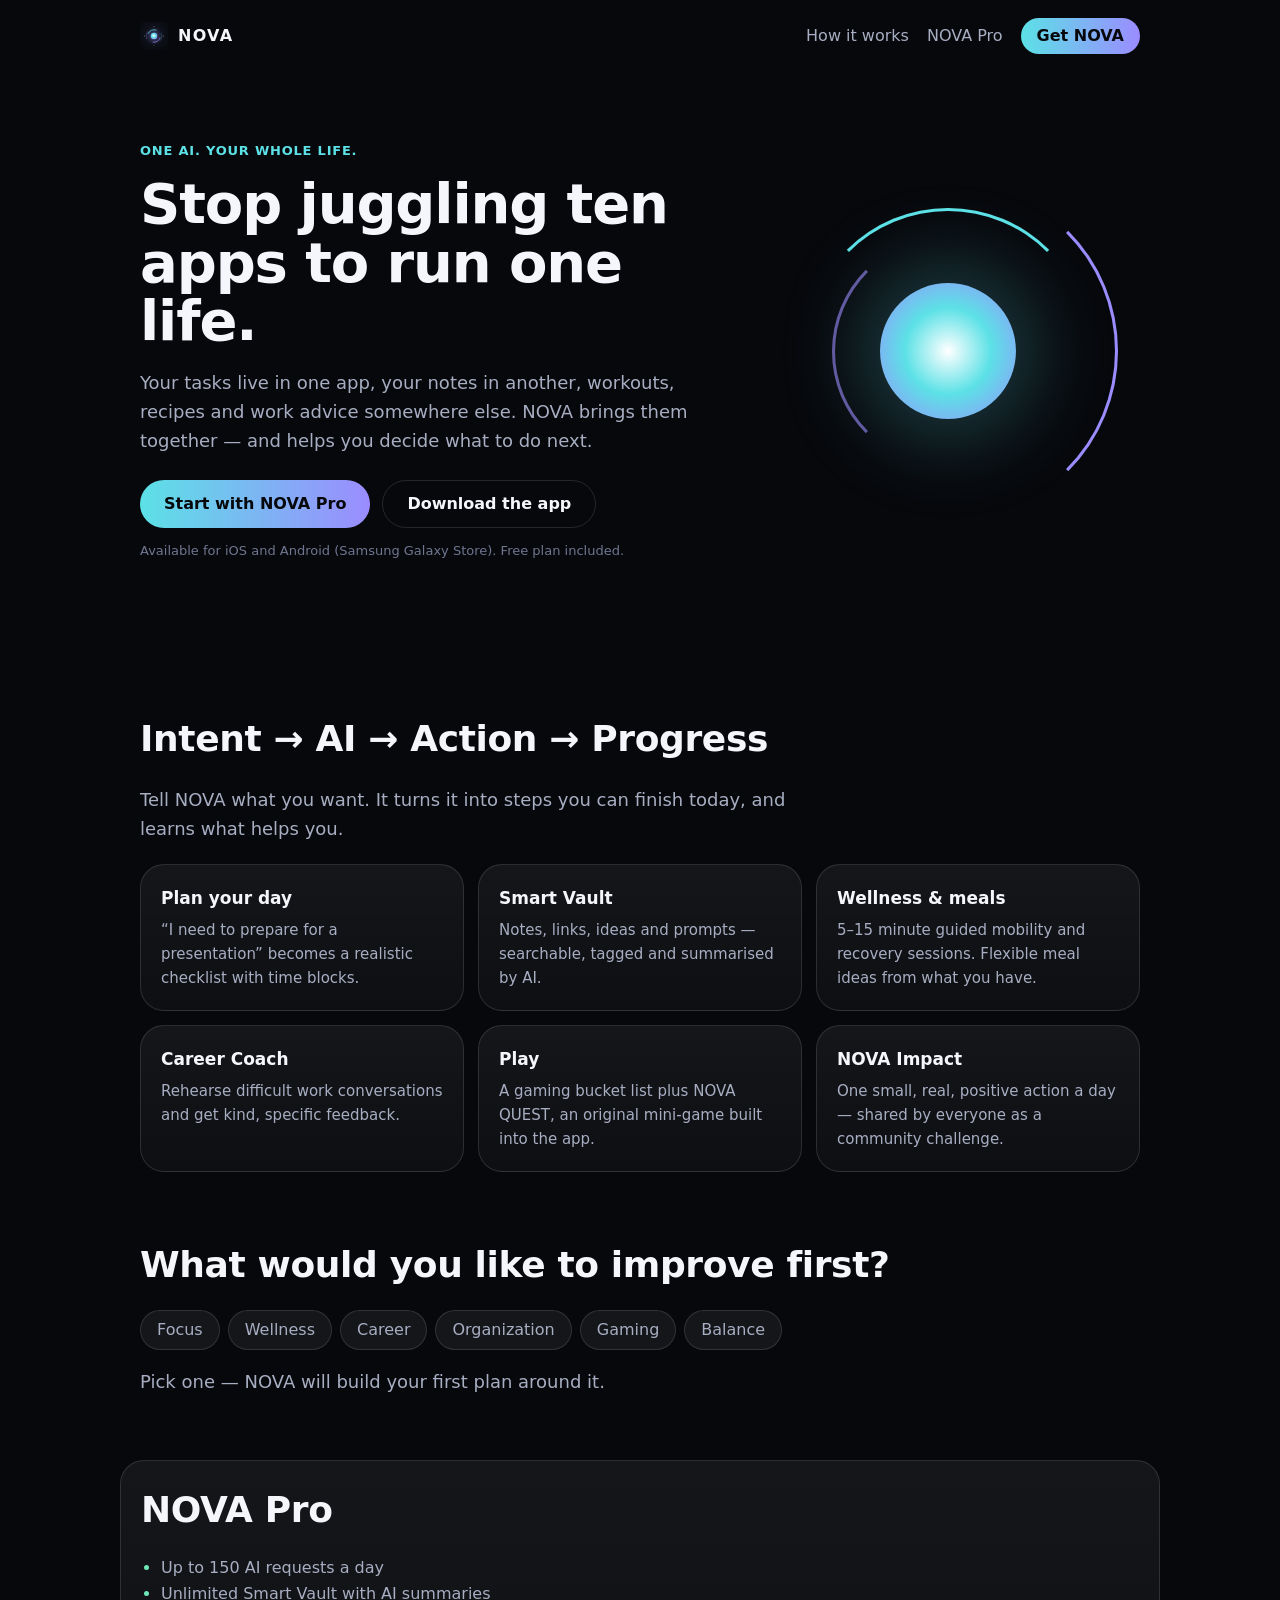
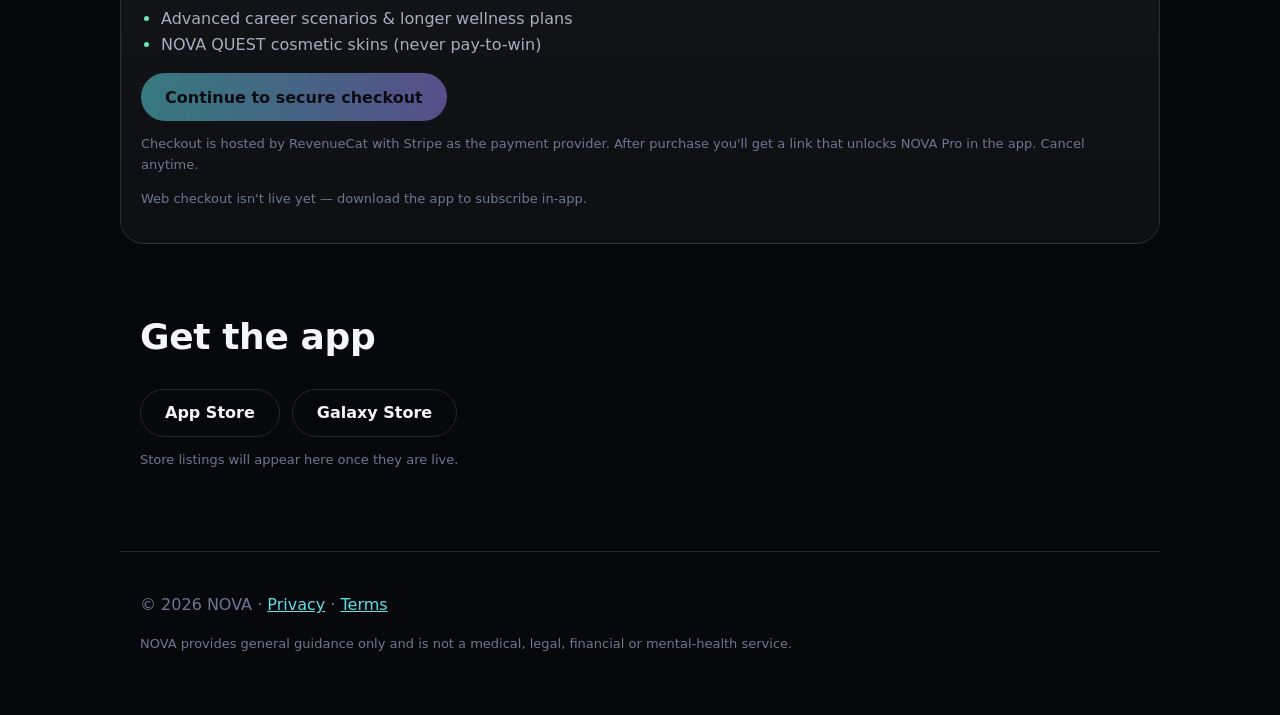
==== index.html @ 5a553d41 "NOVA website: landing, privacy policy, terms Co-Authored-By: Claude Opus 5.5 <noreply@anthropic.com>" ====
<!doctype html>
<html lang="en">
<head>
<meta charset="utf-8">
<meta name="viewport" content="width=device-width, initial-scale=1">
<title>NOVA — One AI. Your whole life.</title>
<meta name="description" content="NOVA is an AI life companion that helps you decide what matters, organise it, act on it and make progress — focus, wellness, work and play in one calm app.">
<meta name="theme-color" content="#07080C">
<link rel="icon" href="icon.svg" type="image/svg+xml">
<link rel="stylesheet" href="styles.css">
</head>
<body>
<header class="wrap nav">
  <a class="brand" href="./"><img src="icon.svg" alt="" width="28" height="28"> NOVA</a>
  <nav><a href="#how">How it works</a><a href="#pro">NOVA Pro</a><a class="btn small" data-cta href="#pro">Get NOVA</a></nav>
</header>

<main>
  <section class="wrap hero">
    <div>
      <p class="eyebrow">One AI. Your whole life.</p>
      <h1>Stop juggling ten apps to run one life.</h1>
      <p class="lead">Your tasks live in one app, your notes in another, workouts, recipes and work advice somewhere else. NOVA brings them together — and helps you decide what to do next.</p>
      <div class="actions">
        <a class="btn" data-cta href="#pro">Start with NOVA Pro</a>
        <a class="btn ghost" href="#download">Download the app</a>
      </div>
      <p class="fine">Available for iOS and Android (Samsung Galaxy Store). Free plan included.</p>
    </div>
    <div class="core" aria-hidden="true"><span></span><i></i><i></i><i></i></div>
  </section>

  <section class="wrap" id="how">
    <h2>Intent → AI → Action → Progress</h2>
    <p class="lead">Tell NOVA what you want. It turns it into steps you can finish today, and learns what helps you.</p>
    <div class="grid">
      <article><h3>Plan your day</h3><p>“I need to prepare for a presentation” becomes a realistic checklist with time blocks.</p></article>
      <article><h3>Smart Vault</h3><p>Notes, links, ideas and prompts — searchable, tagged and summarised by AI.</p></article>
      <article><h3>Wellness &amp; meals</h3><p>5–15 minute guided mobility and recovery sessions. Flexible meal ideas from what you have.</p></article>
      <article><h3>Career Coach</h3><p>Rehearse difficult work conversations and get kind, specific feedback.</p></article>
      <article><h3>Play</h3><p>A gaming bucket list plus NOVA QUEST, an original mini-game built into the app.</p></article>
      <article><h3>NOVA Impact</h3><p>One small, real, positive action a day — shared by everyone as a community challenge.</p></article>
    </div>
  </section>

  <section class="wrap" id="for">
    <h2>What would you like to improve first?</h2>
    <div class="chips" role="list">
      <button role="listitem" data-focus="focus">Focus</button>
      <button role="listitem" data-focus="wellness">Wellness</button>
      <button role="listitem" data-focus="career">Career</button>
      <button role="listitem" data-focus="organization">Organization</button>
      <button role="listitem" data-focus="gaming">Gaming</button>
      <button role="listitem" data-focus="balance">Balance</button>
    </div>
    <p class="lead" id="focus-copy">Pick one — NOVA will build your first plan around it.</p>
  </section>

  <section class="wrap pro" id="pro">
    <h2>NOVA Pro</h2>
    <ul class="ticks">
      <li>Up to 150 AI requests a day</li>
      <li>Unlimited Smart Vault with AI summaries</li>
      <li>Advanced career scenarios &amp; longer wellness plans</li>
      <li>NOVA QUEST cosmetic skins (never pay-to-win)</li>
    </ul>
    <a class="btn" data-cta href="#">Continue to secure checkout</a>
    <p class="fine">Checkout is hosted by RevenueCat with Stripe as the payment provider. After purchase you'll get a link that unlocks NOVA Pro in the app. Cancel anytime.</p>
    <p class="fine" id="cta-missing" hidden>Web checkout isn't live yet — download the app to subscribe in-app.</p>
  </section>

  <section class="wrap" id="download">
    <h2>Get the app</h2>
    <div class="actions">
      <a class="btn ghost" id="appstore" href="#" rel="noopener">App Store</a>
      <a class="btn ghost" id="galaxy" href="#" rel="noopener">Galaxy Store</a>
    </div>
    <p class="fine" id="stores-missing" hidden>Store listings will appear here once they are live.</p>
  </section>
</main>

<footer class="wrap foot">
  <p>© 2026 NOVA · <a href="privacy.html">Privacy</a> · <a href="terms.html">Terms</a></p>
  <p class="fine">NOVA provides general guidance only and is not a medical, legal, financial or mental-health service.</p>
</footer>

<script src="config.js"></script>
<script src="app.js"></script>
</body>
</html>
---- styles.css ----
:root{--bg:#07080C;--raised:#0D0F16;--glass:rgba(255,255,255,.06);--stroke:rgba(255,255,255,.12);--text:#F4F6FB;--muted:#A7AEC2;--dim:#6F7690;--cyan:#5CE1E6;--violet:#9B8CFF;--mint:#6EE7B7;--amber:#FBBF6B}
*{box-sizing:border-box}html{scroll-behavior:smooth}
body{margin:0;background:var(--bg);color:var(--text);font:16px/1.6 system-ui,-apple-system,"Segoe UI",Roboto,sans-serif}
a{color:var(--cyan)}
.wrap{max-width:1040px;margin:0 auto;padding:0 20px}
.nav{display:flex;align-items:center;justify-content:space-between;height:72px}
.nav nav{display:flex;gap:18px;align-items:center}.nav nav a{color:var(--muted);text-decoration:none}
.brand{display:flex;gap:10px;align-items:center;font-weight:700;letter-spacing:.08em;color:var(--text);text-decoration:none}
.hero{display:grid;grid-template-columns:1.2fr .8fr;gap:40px;align-items:center;padding:56px 20px 72px}
.eyebrow{color:var(--cyan);font-weight:600;letter-spacing:.06em;text-transform:uppercase;font-size:13px}
h1{font-size:clamp(34px,6vw,56px);line-height:1.05;letter-spacing:-.02em;margin:.2em 0}
h2{font-size:clamp(26px,4vw,36px);letter-spacing:-.01em;margin:64px 0 8px}
.lead{color:var(--muted);font-size:18px;max-width:60ch}
.fine{color:var(--dim);font-size:13px}
.actions{display:flex;gap:12px;flex-wrap:wrap;margin:24px 0 8px}
.btn{display:inline-flex;align-items:center;justify-content:center;min-height:48px;padding:0 24px;border-radius:999px;background:linear-gradient(90deg,var(--cyan),var(--violet));color:var(--bg);font-weight:700;text-decoration:none}
.btn.ghost{background:transparent;color:var(--text);border:1px solid var(--stroke)}
.btn.small{min-height:36px;padding:0 16px;color:var(--bg)!important}
.btn[aria-disabled=true]{opacity:.5}
.grid{display:grid;grid-template-columns:repeat(3,1fr);gap:14px;margin-top:20px}
.grid article,.pro{background:linear-gradient(var(--glass),rgba(255,255,255,.03));border:1px solid var(--stroke);border-radius:24px;padding:20px}
.grid h3{margin:0 0 6px;font-size:17px}.grid p{margin:0;color:var(--muted);font-size:15px}
.chips{display:flex;flex-wrap:wrap;gap:8px;margin:16px 0}
.chips button{min-height:40px;padding:0 16px;border-radius:999px;border:1px solid var(--stroke);background:var(--glass);color:var(--muted);font:inherit;cursor:pointer}
.chips button[aria-pressed=true]{border-color:var(--cyan);color:var(--cyan)}
.pro{margin-top:64px}.pro h2{margin-top:0}
.ticks{padding-left:20px;color:var(--muted)}.ticks li::marker{color:var(--mint)}
.foot{border-top:1px solid var(--stroke);margin-top:80px;padding:24px 20px 48px;color:var(--dim)}
.core{position:relative;aspect-ratio:1;max-width:340px;width:100%;justify-self:center}
.core span{position:absolute;inset:30%;border-radius:50%;background:radial-gradient(circle,#fff,var(--cyan) 45%,var(--violet));box-shadow:0 0 80px 20px rgba(92,225,230,.25);animation:breathe 3.6s ease-in-out infinite alternate}
.core i{position:absolute;inset:8%;border-radius:50%;border:3px solid transparent;border-top-color:var(--cyan);animation:spin 14s linear infinite}
.core i:nth-of-type(2){inset:0;border-top-color:transparent;border-right-color:var(--violet);animation-duration:18s}
.core i:nth-of-type(3){inset:16%;border-top-color:transparent;border-left-color:rgba(155,140,255,.6);animation-duration:22s;animation-direction:reverse}
@keyframes breathe{from{transform:scale(.92)}to{transform:scale(1.04)}}
@keyframes spin{to{transform:rotate(360deg)}}
@media (prefers-reduced-motion:reduce){.core span,.core i{animation:none}}
@media (max-width:760px){.hero{grid-template-columns:1fr;padding-top:24px}.grid{grid-template-columns:1fr}.nav nav a:not(.btn){display:none}.core{max-width:220px;order:-1}}
.doc{max-width:760px;padding-bottom:40px}.doc h1{font-size:36px}.doc h2{font-size:22px;margin-top:32px}.doc p,.doc li{color:var(--muted)}
.draft{border:1px solid rgba(251,191,107,.4);background:rgba(251,191,107,.08);color:var(--amber);border-radius:12px;padding:12px 16px}
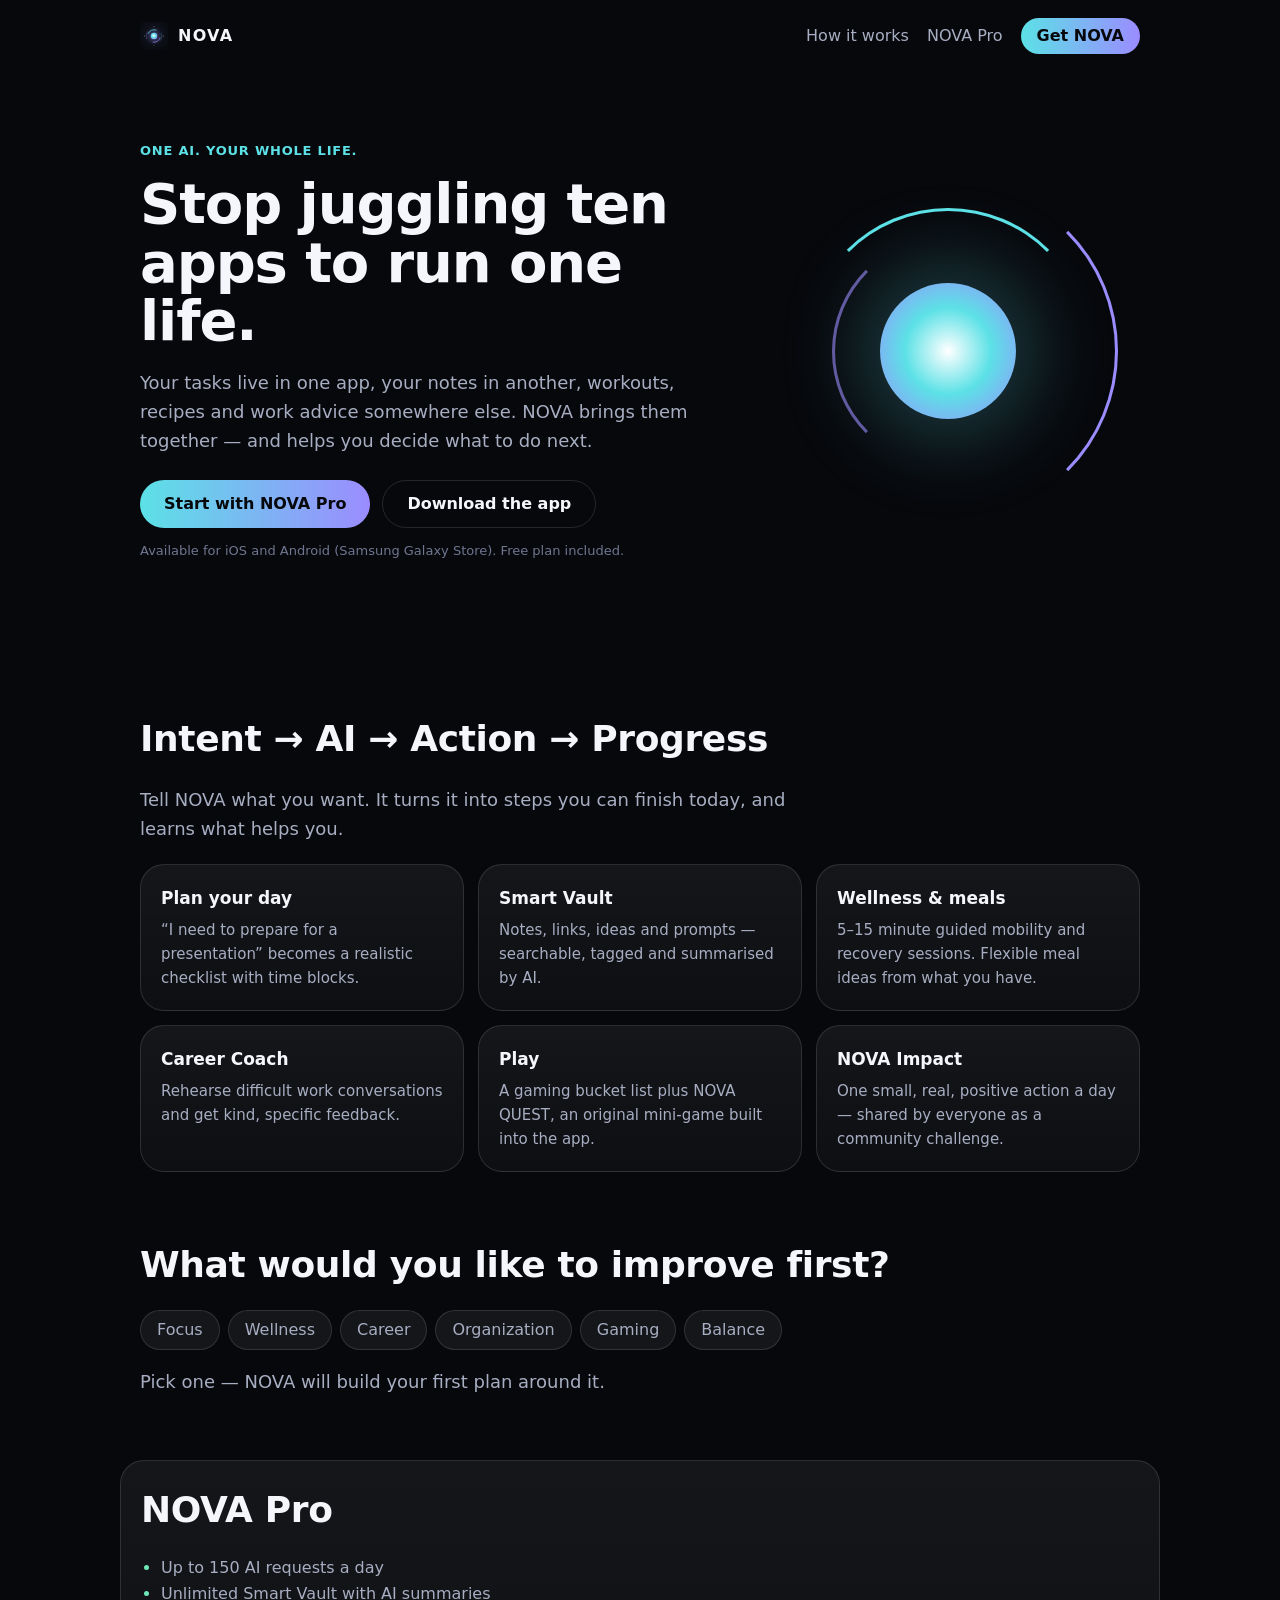
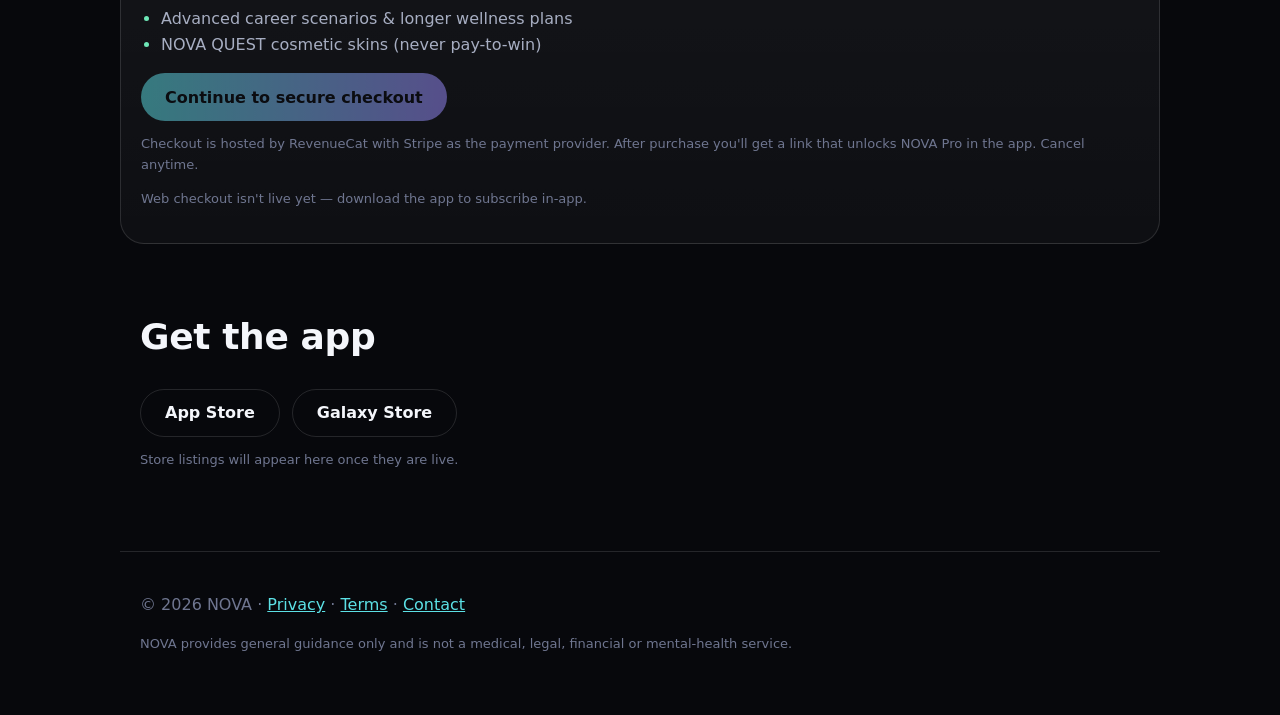
==== commit 921f9311: "Replace public email with a contact form; update privacy policy Co-Authored-By: Claude Opus 5.5 <nor" ====
--- a/index.html
+++ b/index.html
@@ -80,7 +80,7 @@
 </main>
 
 <footer class="wrap foot">
-  <p>© 2026 NOVA · <a href="privacy.html">Privacy</a> · <a href="terms.html">Terms</a></p>
+  <p>© 2026 NOVA · <a href="privacy.html">Privacy</a> · <a href="terms.html">Terms</a> · <a href="contact.html">Contact</a></p>
   <p class="fine">NOVA provides general guidance only and is not a medical, legal, financial or mental-health service.</p>
 </footer>
 
--- a/styles.css
+++ b/styles.css
@@ -37,3 +37,12 @@
 @media (max-width:760px){.hero{grid-template-columns:1fr;padding-top:24px}.grid{grid-template-columns:1fr}.nav nav a:not(.btn){display:none}.core{max-width:220px;order:-1}}
 .doc{max-width:760px;padding-bottom:40px}.doc h1{font-size:36px}.doc h2{font-size:22px;margin-top:32px}.doc p,.doc li{color:var(--muted)}
 .draft{border:1px solid rgba(251,191,107,.4);background:rgba(251,191,107,.08);color:var(--amber);border-radius:12px;padding:12px 16px}
+.form{display:grid;gap:8px;max-width:560px;margin-top:16px}
+.form label{color:var(--text);font-weight:600;font-size:14px;margin-top:8px}
+.form input,.form select,.form textarea{width:100%;min-height:48px;padding:12px 14px;border-radius:14px;border:1px solid var(--stroke);background:var(--glass);color:var(--text);font:inherit}
+.form input:focus,.form select:focus,.form textarea:focus{outline:2px solid var(--cyan);outline-offset:1px}
+.form select option{background:var(--raised)}
+.form .btn{border:0;cursor:pointer;margin-top:8px;justify-self:start}
+.form .btn:disabled{opacity:.5;cursor:default}
+.hp{position:absolute;left:-10000px;width:1px;height:1px;overflow:hidden}
+.status{min-height:1.4em;font-size:14px}.status.ok{color:var(--mint)}.status.error{color:var(--amber)}
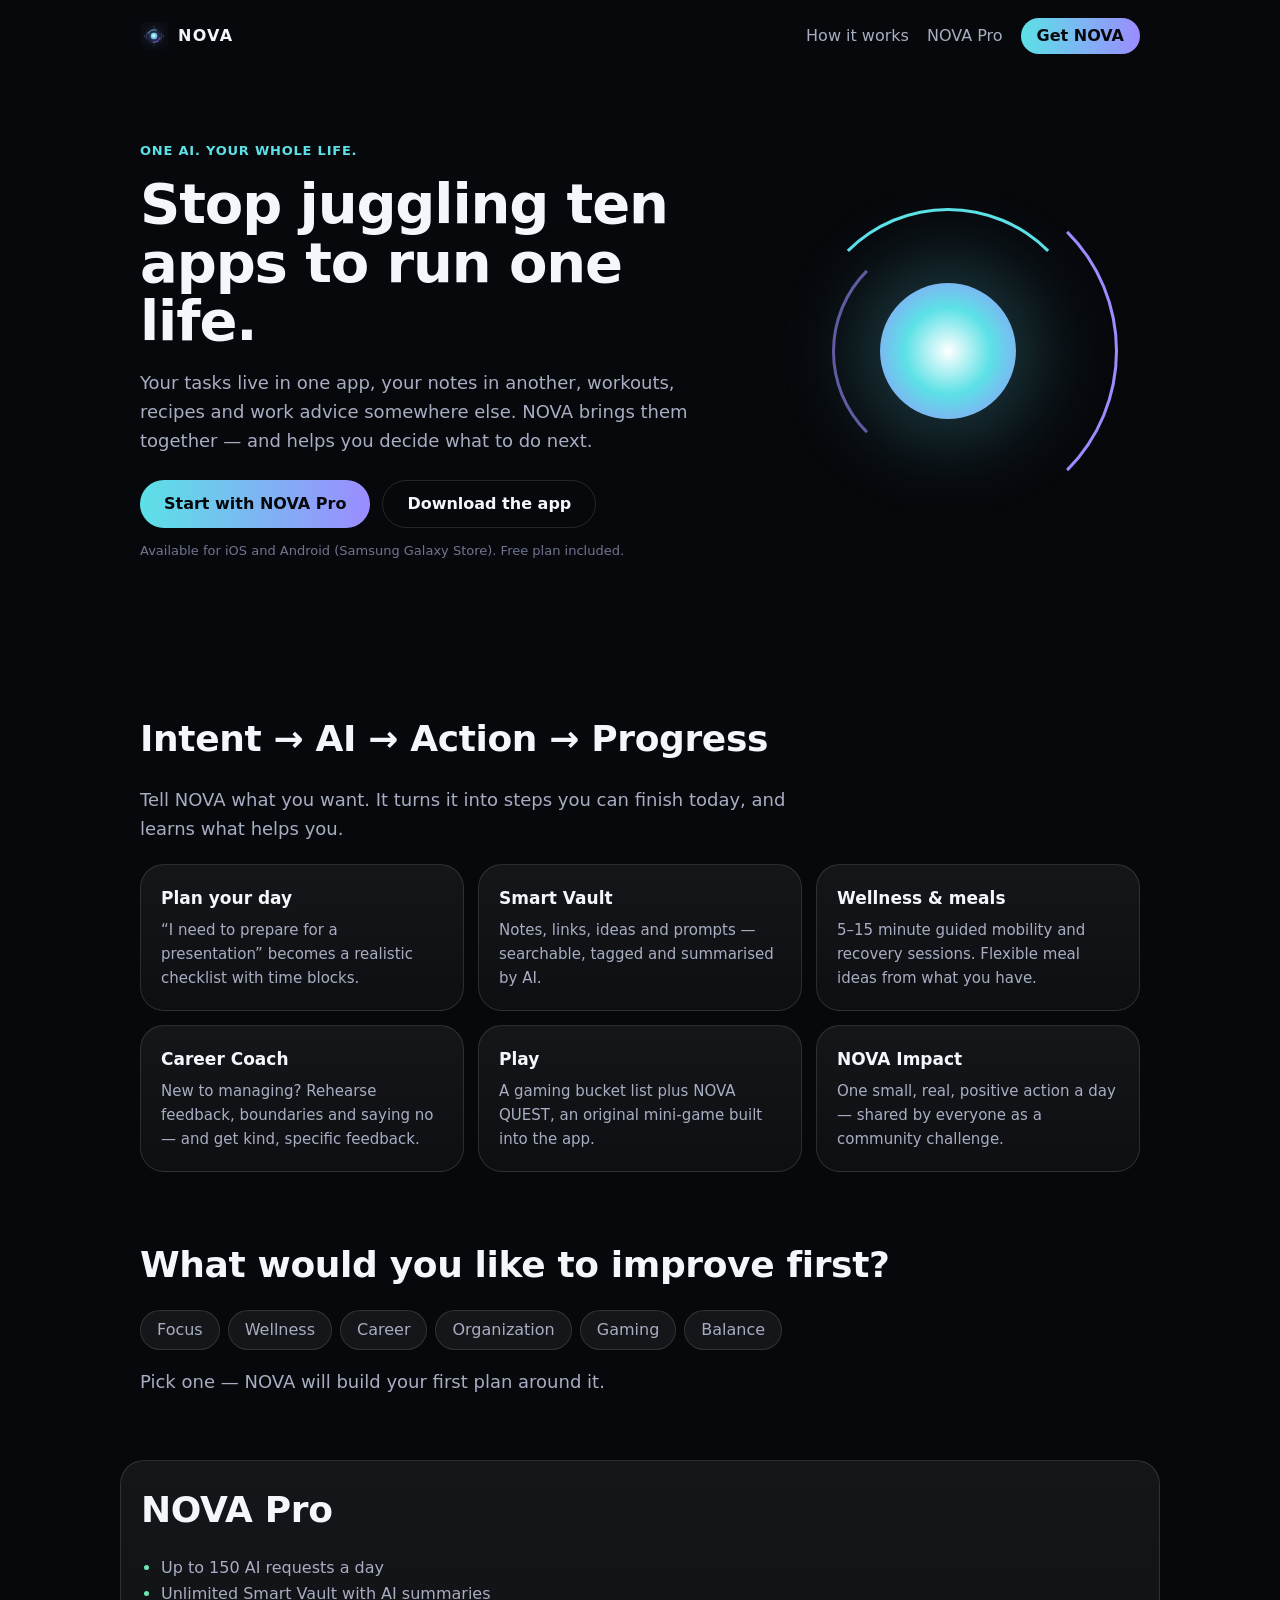
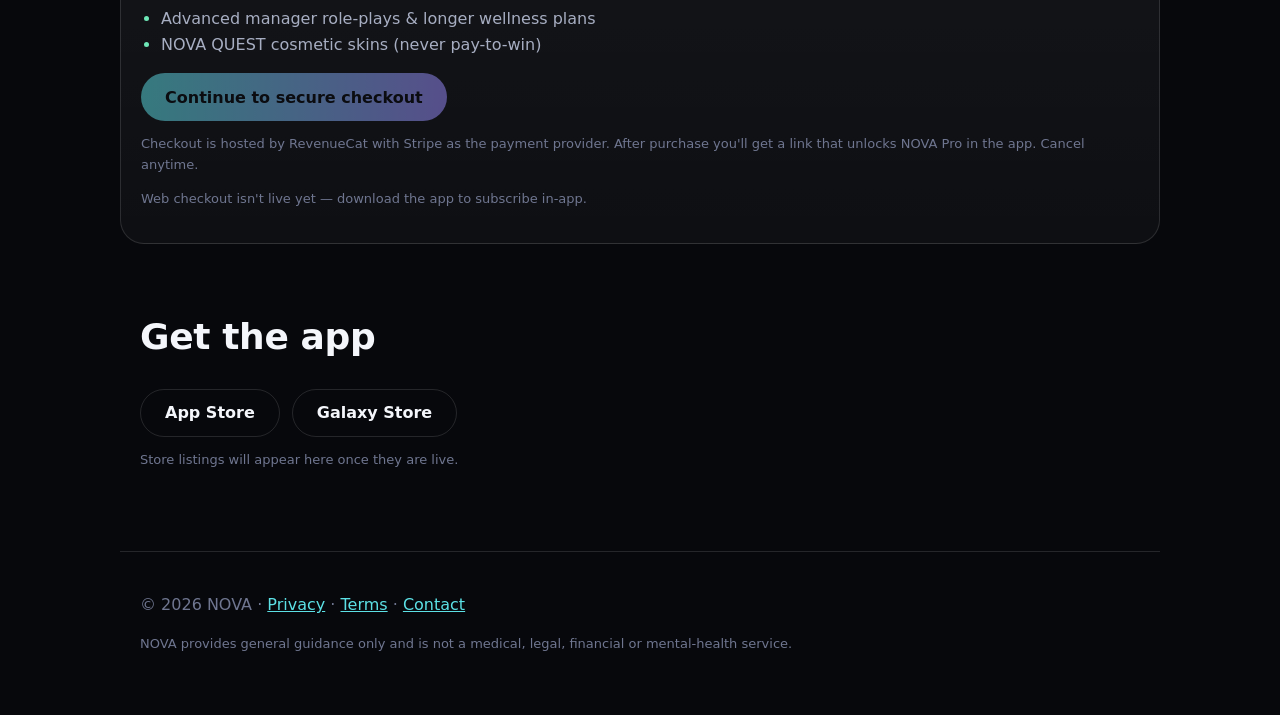
==== commit 8799be48: "Site: manager-focused Career Coach copy; privacy policy lists PostHog Co-Authored-By: Claude Opus 5." ====
--- a/index.html
+++ b/index.html
@@ -37,7 +37,7 @@
       <article><h3>Plan your day</h3><p>“I need to prepare for a presentation” becomes a realistic checklist with time blocks.</p></article>
       <article><h3>Smart Vault</h3><p>Notes, links, ideas and prompts — searchable, tagged and summarised by AI.</p></article>
       <article><h3>Wellness &amp; meals</h3><p>5–15 minute guided mobility and recovery sessions. Flexible meal ideas from what you have.</p></article>
-      <article><h3>Career Coach</h3><p>Rehearse difficult work conversations and get kind, specific feedback.</p></article>
+      <article><h3>Career Coach</h3><p>New to managing? Rehearse feedback, boundaries and saying no — and get kind, specific feedback.</p></article>
       <article><h3>Play</h3><p>A gaming bucket list plus NOVA QUEST, an original mini-game built into the app.</p></article>
       <article><h3>NOVA Impact</h3><p>One small, real, positive action a day — shared by everyone as a community challenge.</p></article>
     </div>
@@ -61,7 +61,7 @@
     <ul class="ticks">
       <li>Up to 150 AI requests a day</li>
       <li>Unlimited Smart Vault with AI summaries</li>
-      <li>Advanced career scenarios &amp; longer wellness plans</li>
+      <li>Advanced manager role-plays &amp; longer wellness plans</li>
       <li>NOVA QUEST cosmetic skins (never pay-to-win)</li>
     </ul>
     <a class="btn" data-cta href="#">Continue to secure checkout</a>
--- a/styles.css
+++ b/styles.css
@@ -46,3 +46,5 @@
 .form .btn:disabled{opacity:.5;cursor:default}
 .hp{position:absolute;left:-10000px;width:1px;height:1px;overflow:hidden}
 .status{min-height:1.4em;font-size:14px}.status.ok{color:var(--mint)}.status.error{color:var(--amber)}
+.challenge{max-width:1040px;margin:12px auto 0;padding:14px 20px;border:1px solid rgba(251,191,107,.45);background:rgba(251,191,107,.08);border-radius:16px;display:flex;flex-wrap:wrap;gap:8px;align-items:center;color:var(--text)}
+.challenge .btn.small{color:var(--bg)!important}
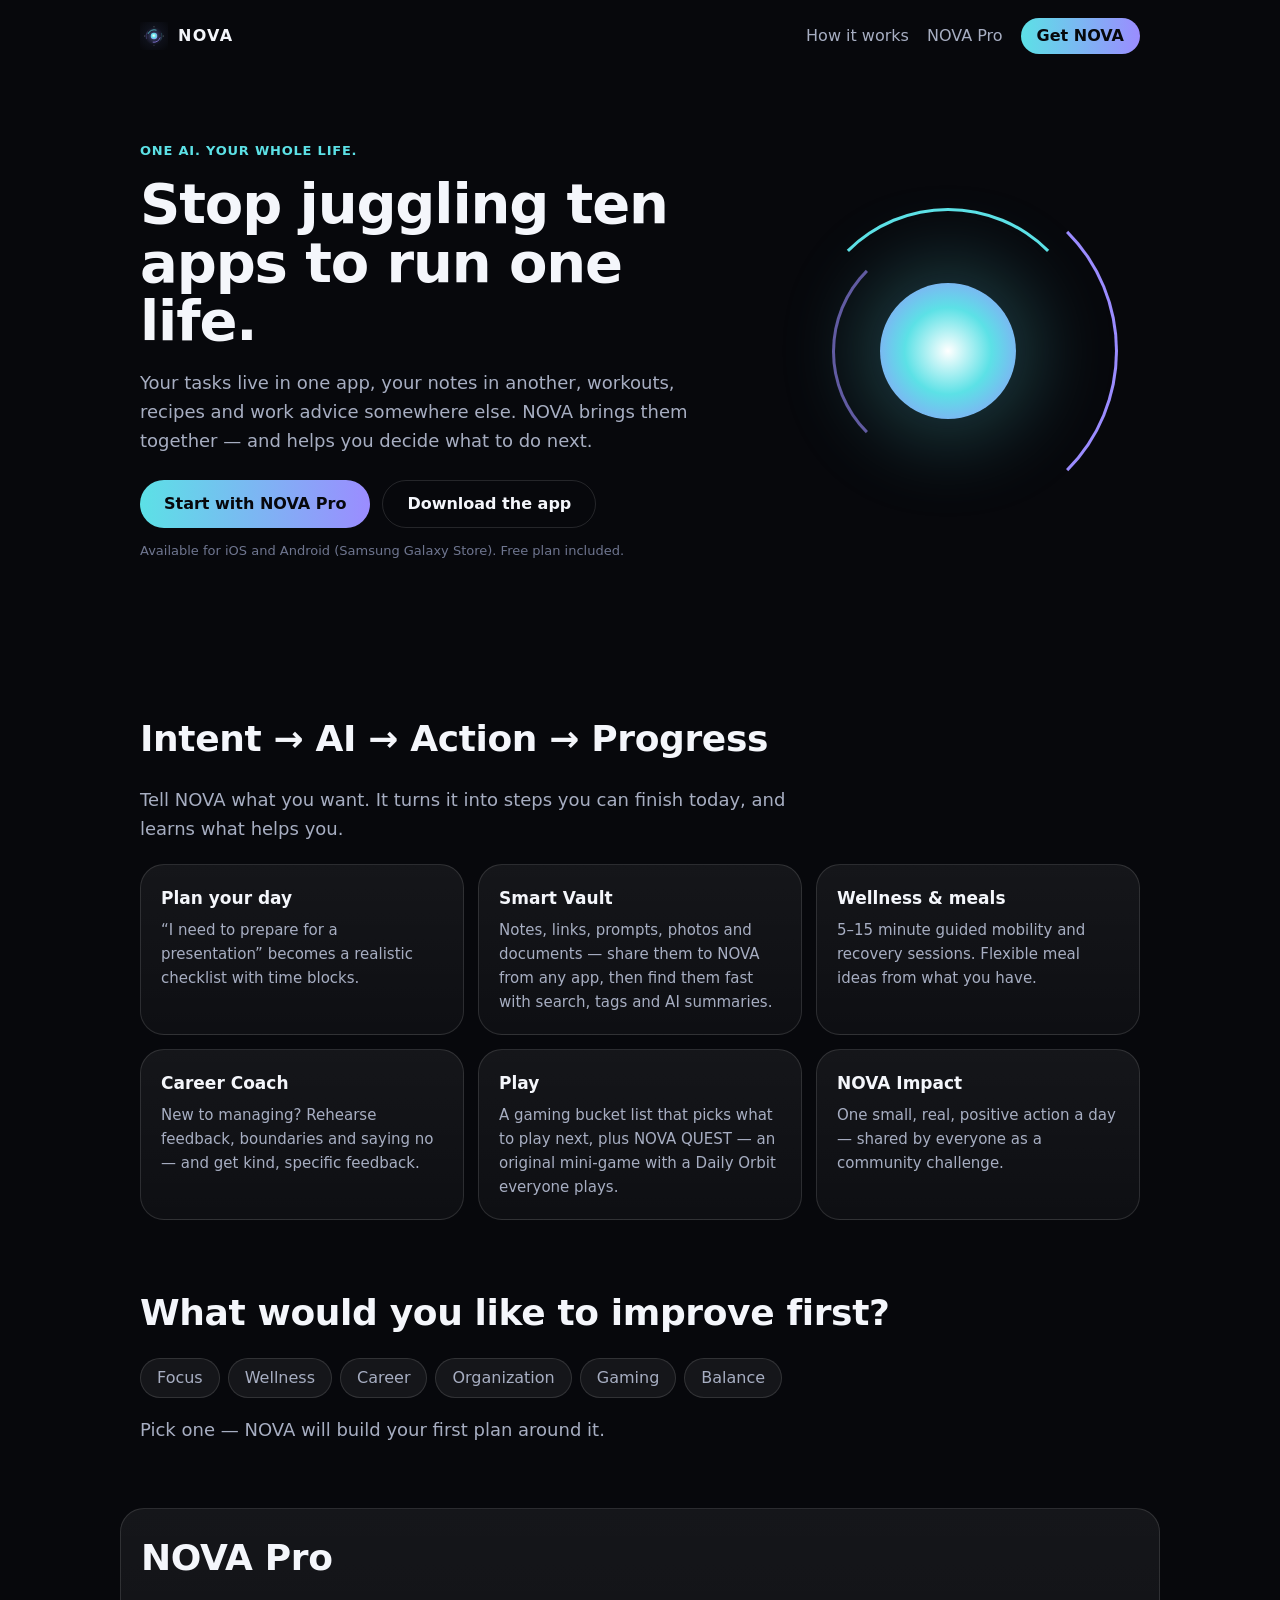
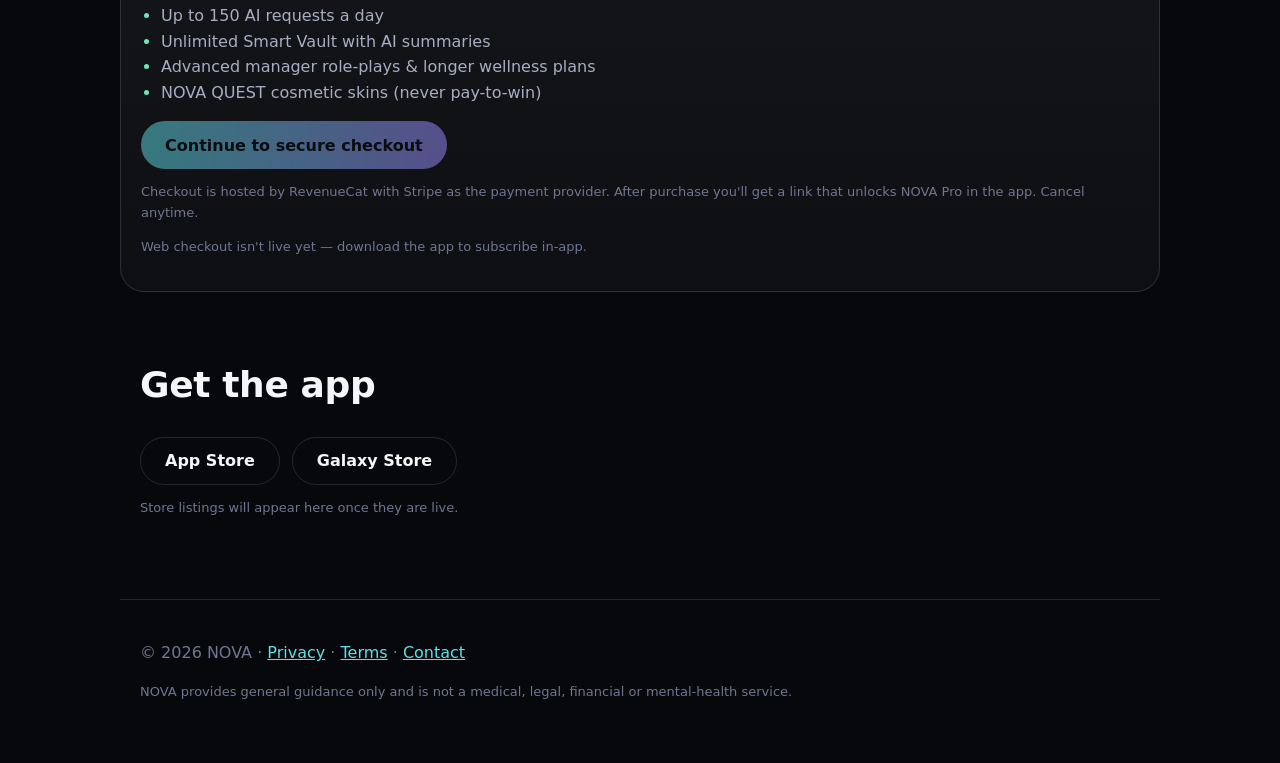
==== commit cec02307: "Site: Vault photos & files, Share to NOVA, Daily Orbit; privacy policy lists current AI providers Co" ====
--- a/index.html
+++ b/index.html
@@ -35,10 +35,10 @@
     <p class="lead">Tell NOVA what you want. It turns it into steps you can finish today, and learns what helps you.</p>
     <div class="grid">
       <article><h3>Plan your day</h3><p>“I need to prepare for a presentation” becomes a realistic checklist with time blocks.</p></article>
-      <article><h3>Smart Vault</h3><p>Notes, links, ideas and prompts — searchable, tagged and summarised by AI.</p></article>
+      <article><h3>Smart Vault</h3><p>Notes, links, prompts, photos and documents — share them to NOVA from any app, then find them fast with search, tags and AI summaries.</p></article>
       <article><h3>Wellness &amp; meals</h3><p>5–15 minute guided mobility and recovery sessions. Flexible meal ideas from what you have.</p></article>
       <article><h3>Career Coach</h3><p>New to managing? Rehearse feedback, boundaries and saying no — and get kind, specific feedback.</p></article>
-      <article><h3>Play</h3><p>A gaming bucket list plus NOVA QUEST, an original mini-game built into the app.</p></article>
+      <article><h3>Play</h3><p>A gaming bucket list that picks what to play next, plus NOVA QUEST — an original mini-game with a Daily Orbit everyone plays.</p></article>
       <article><h3>NOVA Impact</h3><p>One small, real, positive action a day — shared by everyone as a community challenge.</p></article>
     </div>
   </section>
